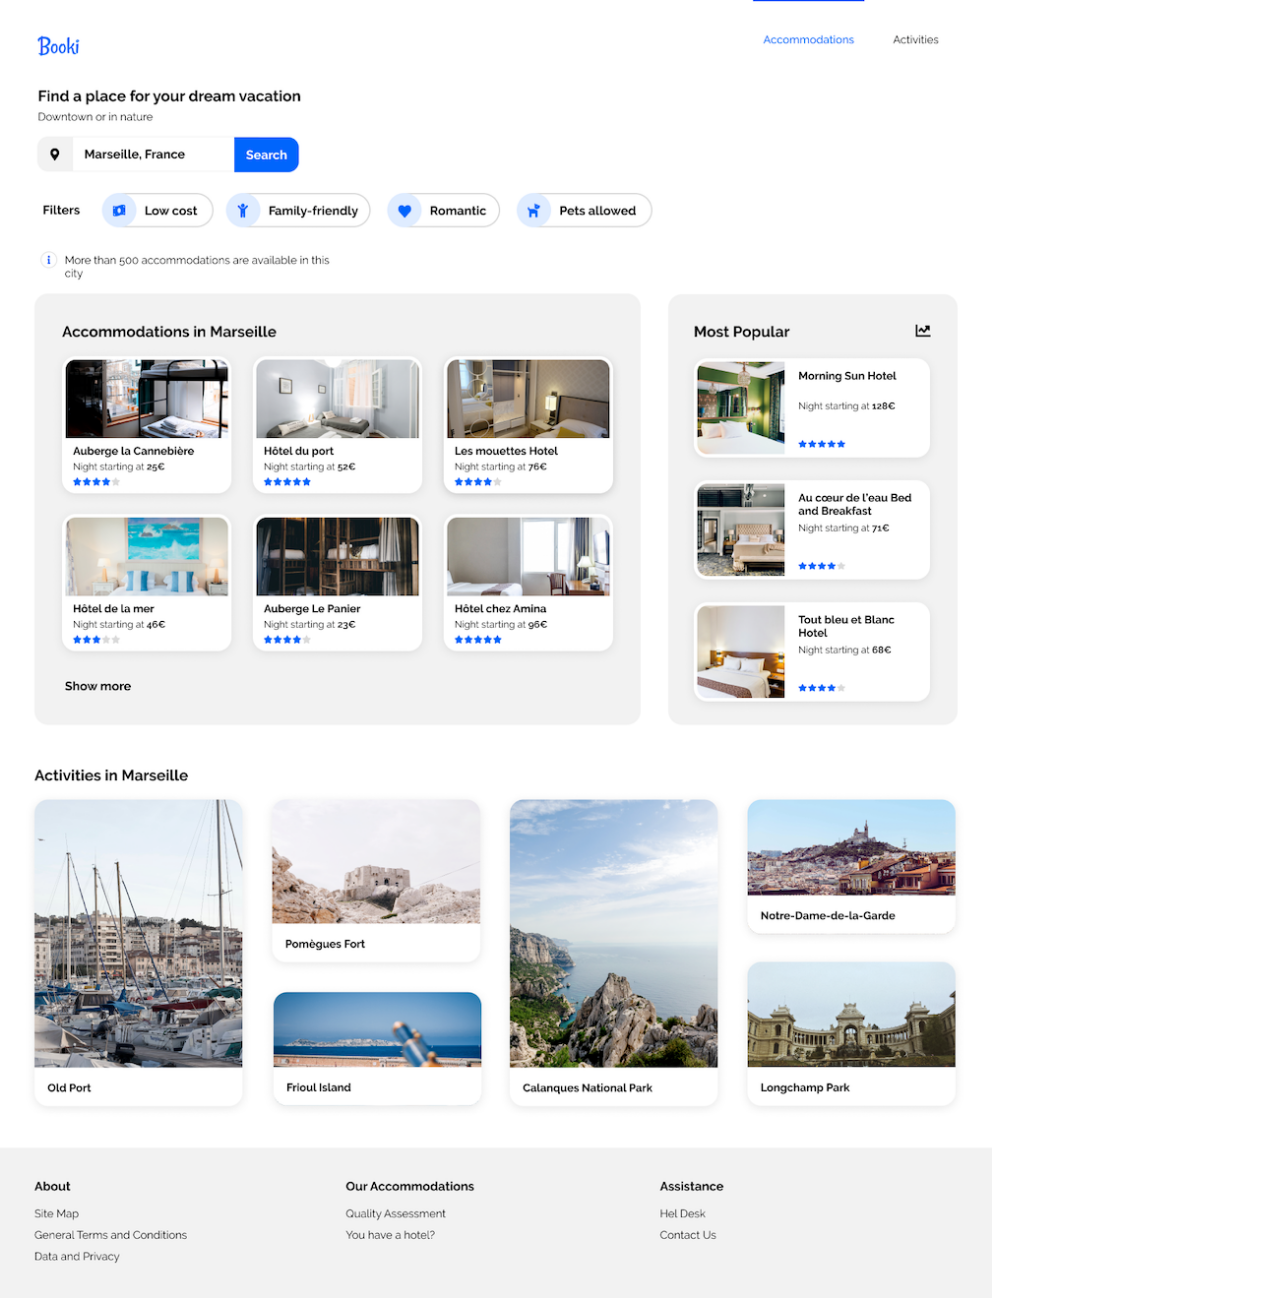
==== mockup.html @ 4ce1dc48 "added images, links for font and icons" ====
<!DOCTYPE html>
<html lang="en">
  <head>
    <meta charset="UTF-8" />
    <meta http-equiv="X-UA-Compatible" content="IE=edge" />
    <meta name="viewport" content="width=device-width, initial-scale=1.0" />
    <title>Document</title>
    <link rel="stylesheet" href="css/mockup.css" />
  </head>
  <body>
    <img class="mockup" src="/images/booki.png" alt="booki" />
  </body>
</html>
---- css/mockup.css ----
body {
  padding: 0;
  margin: 0;
  width: 100%;
  height: 100%;
}
.mockup {
  width: 992px;
}
.mob-mockup {
  width: 768px;
}
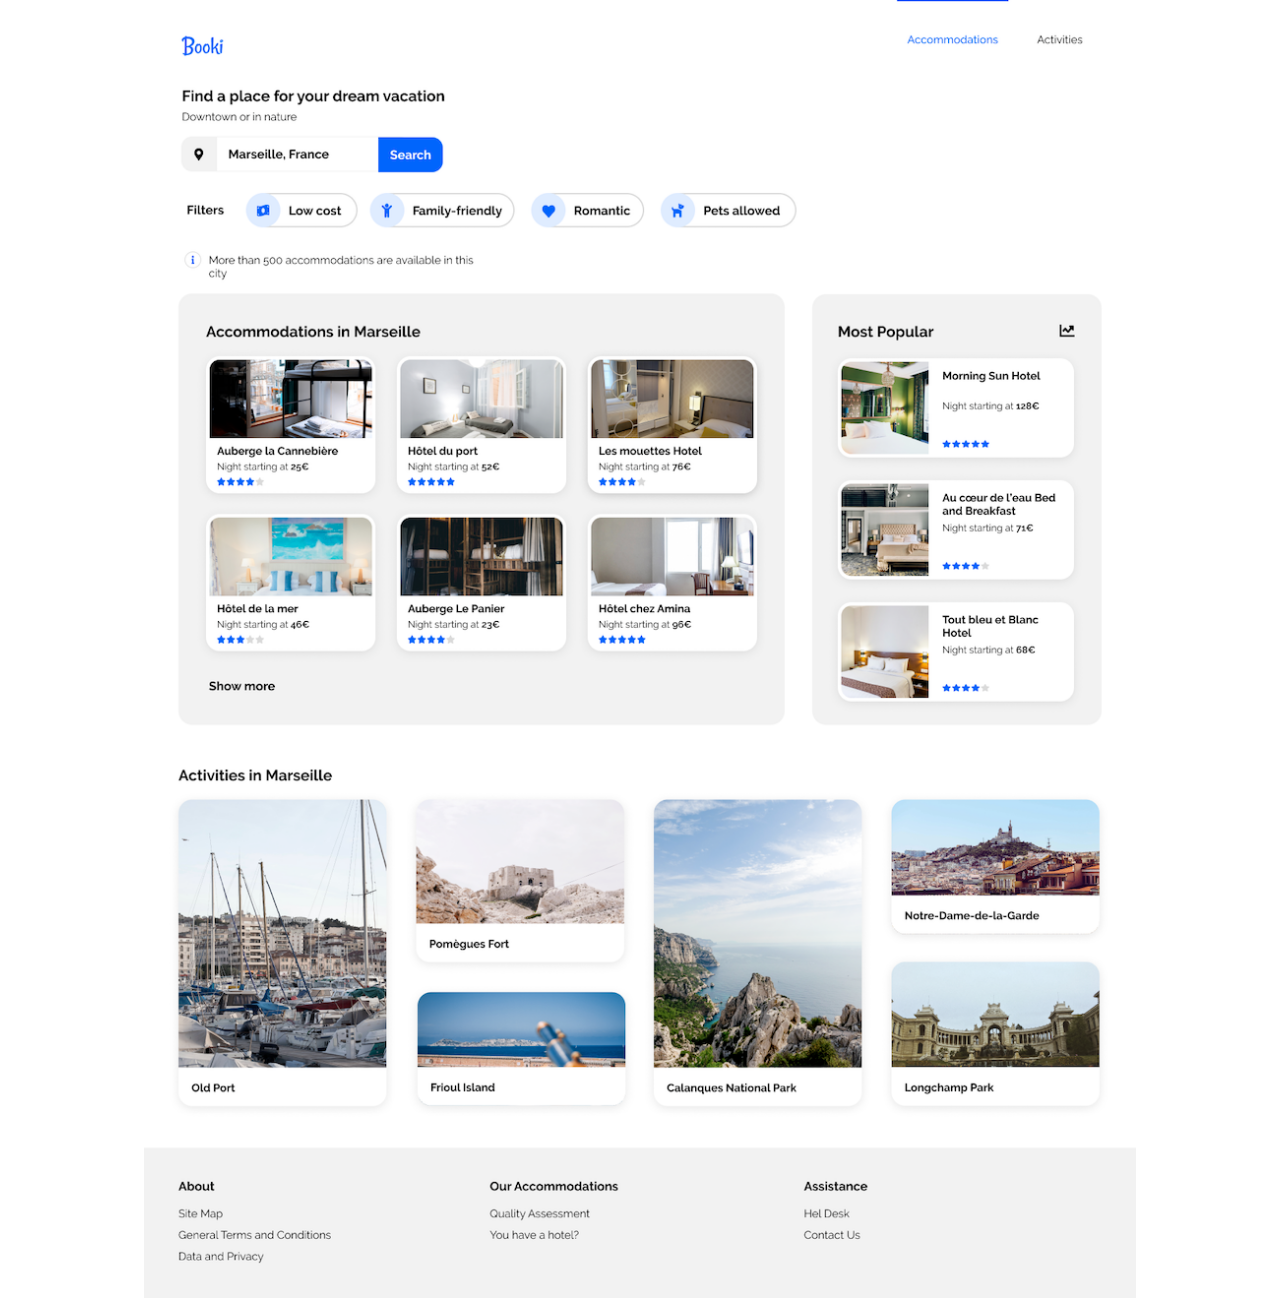
==== commit 07f1471c: "added navigation" ====
--- a/mockup.html
+++ b/mockup.html
@@ -8,6 +8,8 @@
     <link rel="stylesheet" href="css/mockup.css" />
   </head>
   <body>
-    <img class="mockup" src="/images/booki.png" alt="booki" />
+    <div class="center">
+      <img class="mockup" src="/images/booki.png" alt="booki"
+    /></div>
   </body>
 </html>
--- a/css/mockup.css
+++ b/css/mockup.css
@@ -3,6 +3,10 @@
   margin: 0;
   width: 100%;
   height: 100%;
+}
+.center {
+  display: flex;
+  justify-content: center;
 }
 .mockup {
   width: 992px;
